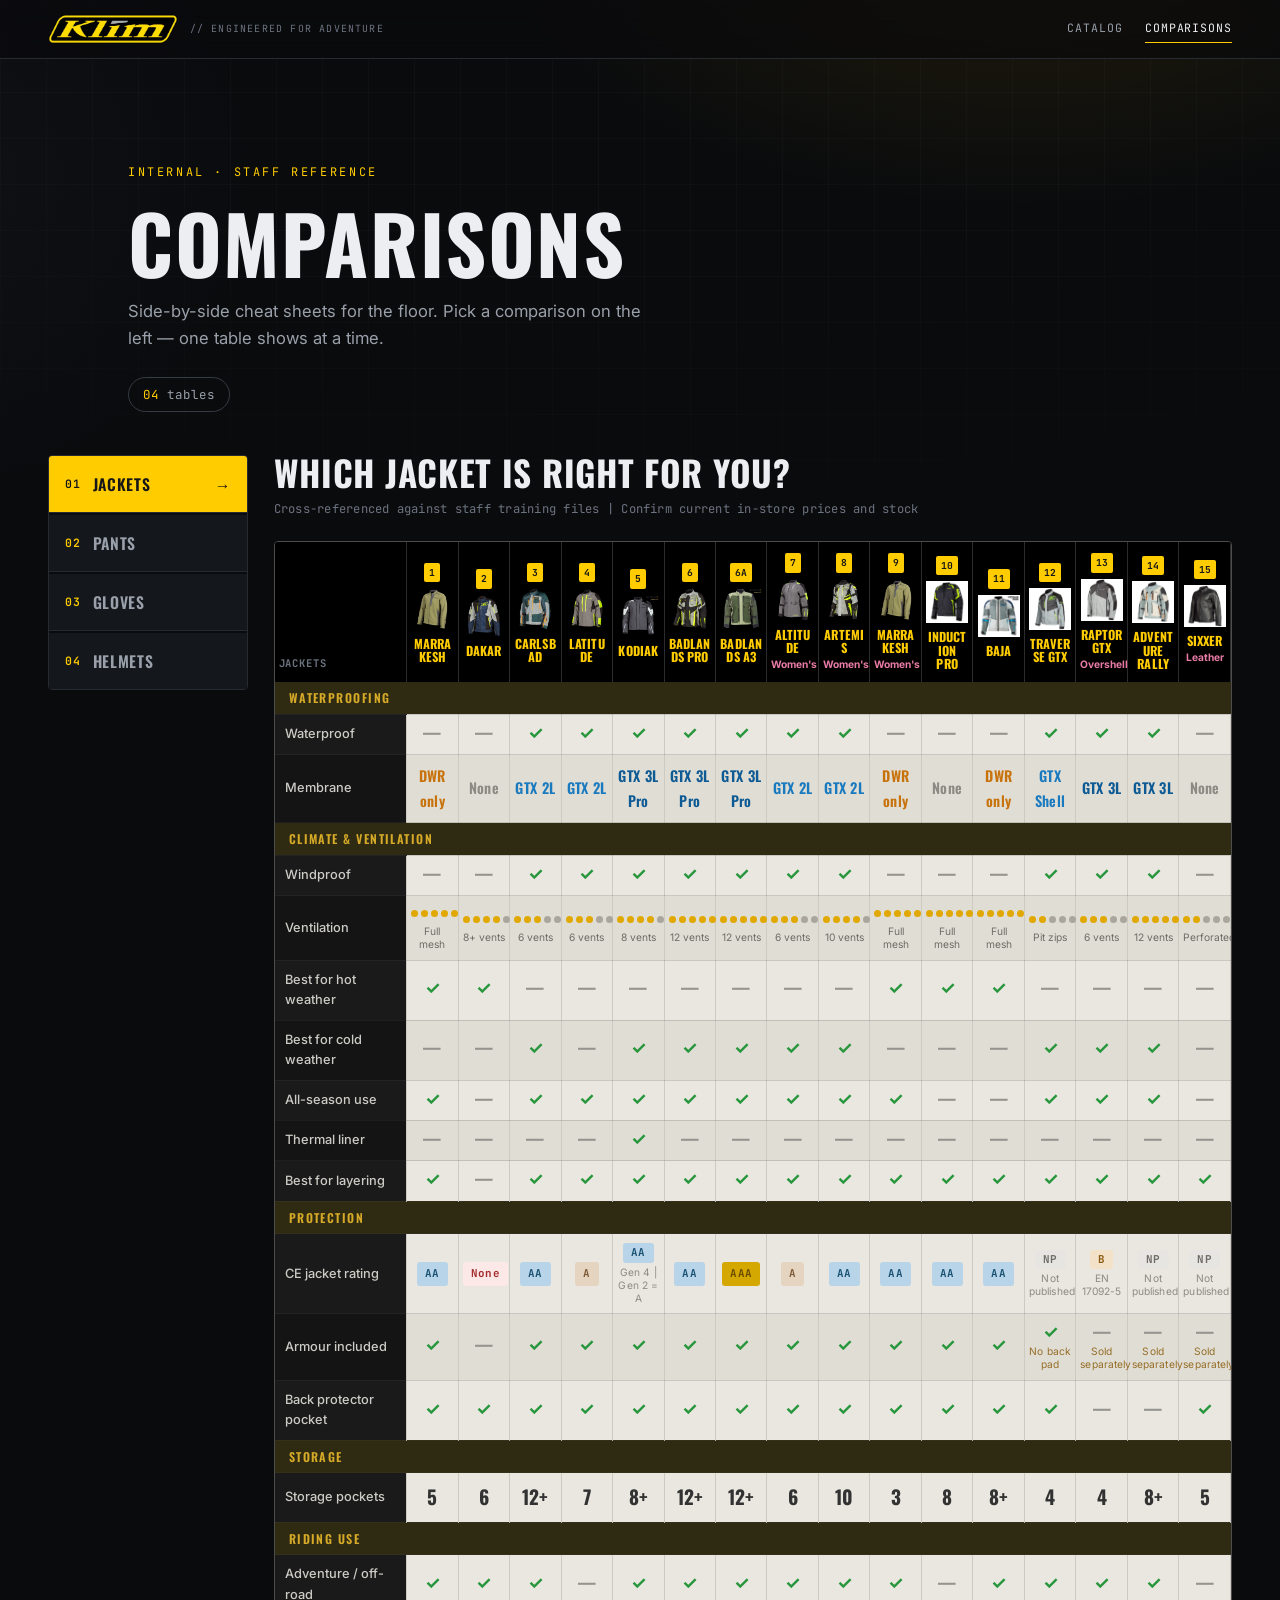
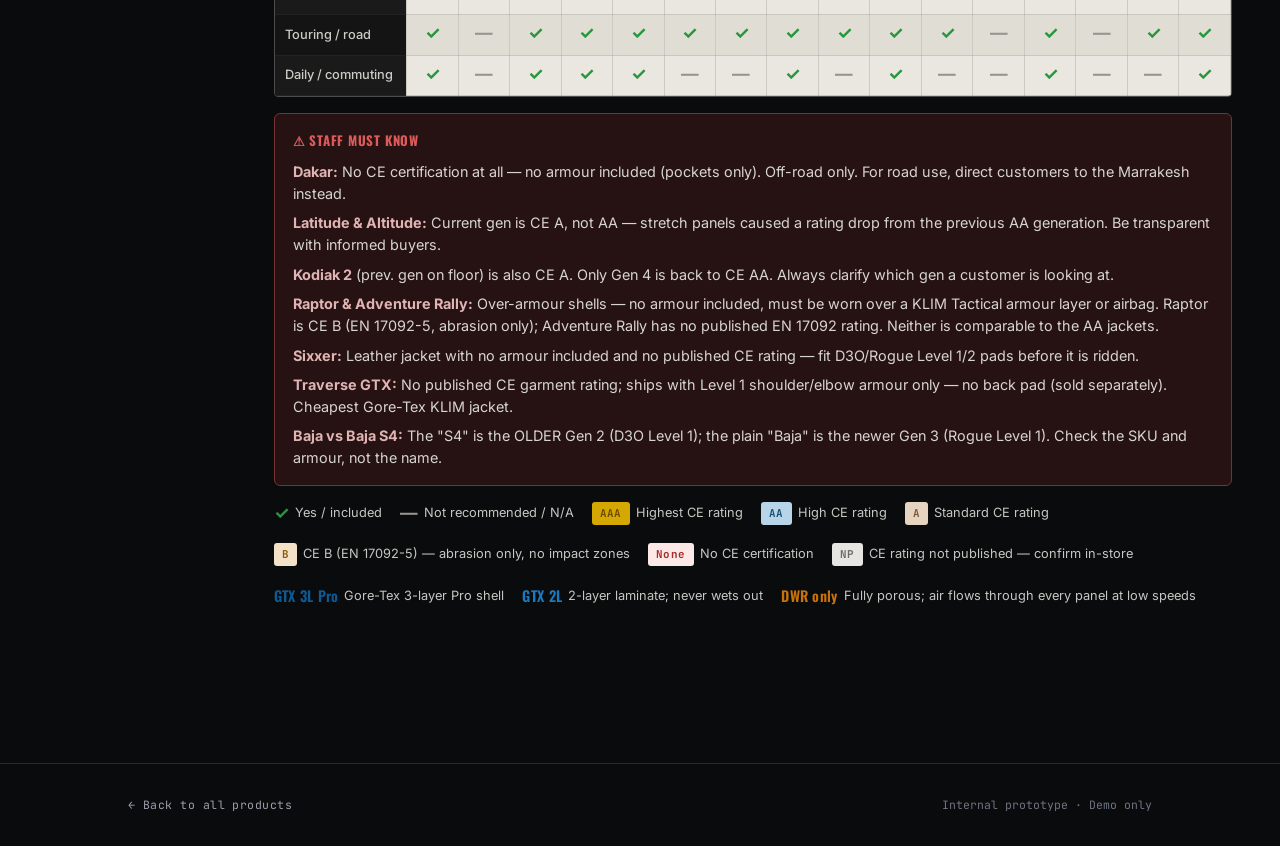
==== comparisons.html @ e17d76c5 "Initial commit: Learn_KLIM project" ====
<!DOCTYPE html>
<html lang="en">
<head>
  <meta charset="utf-8" />
  <meta name="viewport" content="width=device-width, initial-scale=1" />
  <title>Comparisons — KLIM Sales Floor</title>
  <meta name="description" content="Side-by-side product comparison tables for the shop floor." />
  <link rel="preconnect" href="https://fonts.googleapis.com" />
  <link rel="preconnect" href="https://fonts.gstatic.com" crossorigin />
  <link href="https://fonts.googleapis.com/css2?family=Oswald:wght@500;600;700&family=Inter:wght@400;500;600&family=JetBrains+Mono:wght@500&display=swap" rel="stylesheet" />
  <link rel="stylesheet" href="assets/css/styles.css" />
</head>
<body class="page-comparisons">
  <header class="topbar">
    <a class="brand" href="index_multifile.html">
      <img class="klim-logo-img" src="assets/img/Klim_Logo.png" alt="KLIM" />
      <span class="klim-logo-sub">// ENGINEERED FOR ADVENTURE</span>
    </a>
    <nav class="topbar-nav" aria-label="Primary">
      <a class="topbar-link" href="index_multifile.html">Catalog</a>
      <a class="topbar-link active" href="comparisons.html" aria-current="page">Comparisons</a>
    </nav>
  </header>

  <main>
    <section class="cmpc-hero">
      <div class="container">
        <div class="eyebrow">Internal · Staff reference</div>
        <h1 class="cmpc-title">Comparisons</h1>
        <p class="cmpc-lede">Side-by-side cheat sheets for the floor. Pick a comparison on the left —
          one table shows at a time.</p>
        <div class="index-meta">
          <span class="count-badge"><span id="cmpCount">00</span> tables</span>
        </div>
      </div>
    </section>

    <section class="cmpc-wrap">
      <div class="container cmpc-layout">
        <nav id="cmpTabs" class="cmpc-tabs" role="tablist" aria-label="Comparison tables"></nav>
        <div id="cmpPanels" class="cmpc-panels"></div>
      </div>
    </section>
  </main>

  <footer class="footer">
    <div class="container footer-inner">
      <a class="back-link" href="index_multifile.html">← Back to all products</a>
      <span class="footer-mono">Internal prototype · Demo only</span>
    </div>
  </footer>

  <!-- Parser (for shared escaping helpers) -->
  <script src="assets/js/parser.js"></script>
  <!-- COMPARISONS: add one line per comparison table file -->
  <script src="comparisons/jacket-comparison.js"></script>
  <script src="comparisons/pant-comparison.js"></script>
  <script src="comparisons/glove-comparison.js"></script>
  <script src="comparisons/Helmet-comparison.js"></script>
  <!-- /COMPARISONS -->
  <script src="assets/js/render-comparisons.js"></script>
</body>
</html>
---- assets/css/styles.css ----
/* =====================================================================
   KLIM Sales Floor — design system
   Dark, technical, moto/outdoor. One accent + disciplined neutrals.
   ===================================================================== */

:root {
  --bg:        #0a0b0d;
  --bg-2:      #0f1115;
  --panel:     #14171c;
  --panel-2:   #1a1e24;
  --line:      #262b32;
  --line-2:    #353c44;
  --text:      #eceef1;
  --muted:     #99a0aa;
  --muted-2:   #6c7480;
  --accent:    #ffcc00;          /* KLIM yellow, scoped to this page only */
  --accent-2:  #ffd84d;
  --accent-ink:#0a0b0d;

  --display: 'Oswald', 'Arial Narrow', 'Helvetica Neue', Arial, sans-serif;
  --body: 'Inter', -apple-system, BlinkMacSystemFont, 'Segoe UI', Roboto, sans-serif;
  --mono: 'JetBrains Mono', ui-monospace, 'SFMono-Regular', Menlo, Consolas, monospace;

  --maxw: 1120px;
  --r: 4px;
  --ease: cubic-bezier(.22, .61, .36, 1);
}

* { box-sizing: border-box; }

html { scroll-behavior: smooth; scroll-padding-top: 84px; }

body {
  margin: 0;
  background: var(--bg);
  color: var(--text);
  font-family: var(--body);
  font-size: 16px;
  line-height: 1.6;
  -webkit-font-smoothing: antialiased;
  text-rendering: optimizeLegibility;
  overflow-x: hidden;
}

/* subtle technical backdrop */
body::before {
  content: "";
  position: fixed; inset: 0;
  z-index: -2;
  background:
    radial-gradient(900px 500px at 80% -10%, rgba(255,77,28,.10), transparent 60%),
    radial-gradient(700px 600px at -10% 20%, rgba(60,80,110,.10), transparent 55%),
    var(--bg);
}
body::after {
  content: "";
  position: fixed; inset: 0;
  z-index: -1;
  background-image:
    linear-gradient(rgba(255,255,255,.022) 1px, transparent 1px),
    linear-gradient(90deg, rgba(255,255,255,.022) 1px, transparent 1px);
  background-size: 46px 46px;
  mask-image: radial-gradient(ellipse 120% 80% at 50% 0%, #000 35%, transparent 90%);
}

a { color: inherit; text-decoration: none; }

.container { width: 100%; max-width: var(--maxw); margin: 0 auto; padding: 0 clamp(20px, 5vw, 48px); }

code {
  font-family: var(--mono);
  font-size: .85em;
  background: var(--panel-2);
  border: 1px solid var(--line);
  padding: .08em .4em;
  border-radius: 3px;
}

/* ---------- top bar ---------------------------------------------------- */
.topbar {
  position: sticky; top: 0; z-index: 40;
  display: flex; align-items: center; justify-content: space-between;
  padding: 14px clamp(20px, 5vw, 48px);
  background: rgba(10,11,13,.72);
  backdrop-filter: blur(12px) saturate(140%);
  border-bottom: 1px solid var(--line);
}
.brand { display: flex; align-items: baseline; gap: 8px; }
.brand-mark {
  font-family: var(--display); font-weight: 700; letter-spacing: .18em;
  font-size: 1.05rem; text-transform: uppercase;
}
.brand-sub { font-family: var(--mono); font-size: .68rem; color: var(--accent); letter-spacing: .1em; }
.topbar-tag, .back-link { font-family: var(--mono); font-size: .72rem; color: var(--muted); letter-spacing: .04em; }
.back-link { transition: color .2s var(--ease); }
.back-link:hover { color: var(--accent); }

/* scroll progress */
.progress {
  position: fixed; top: 0; left: 0; right: 0; height: 2px; z-index: 50;
  background: var(--accent);
  transform: scaleX(0); transform-origin: 0 50%;
  will-change: transform;
}

/* ---------- shared section heading ------------------------------------ */
.section-head {
  display: flex; align-items: center; gap: 16px;
  margin: 0 0 36px;
}
.section-head--center { justify-content: center; text-align: center; }
.section-idx { font-family: var(--mono); font-size: .8rem; color: var(--accent); letter-spacing: .1em; }
.section-title {
  font-family: var(--display); font-weight: 600; text-transform: uppercase;
  letter-spacing: .04em; font-size: clamp(1.4rem, 3.4vw, 2.1rem);
  margin: 0; line-height: 1;
}
.section-rule { flex: 1; height: 1px; background: linear-gradient(90deg, var(--line-2), transparent); }
.section-head--center .section-rule { display: none; }

.panel-body p { color: var(--muted); margin: 0 0 1rem; }
.panel-body p:last-child { margin-bottom: 0; }
.lede { font-size: clamp(1.05rem, 2.4vw, 1.4rem); line-height: 1.5; color: var(--text) !important; max-width: 60ch; }

.md-list { margin: 0; padding-left: 1.1rem; color: var(--muted); }
.md-list li { margin: .4rem 0; }

/* =====================================================================
   INDEX PAGE
   ===================================================================== */
.index-hero { position: relative; padding: clamp(64px, 12vw, 130px) 0 clamp(48px, 8vw, 90px); overflow: hidden; }
.eyebrow { font-family: var(--mono); font-size: .74rem; letter-spacing: .22em; text-transform: uppercase; color: var(--accent); margin-bottom: 22px; }
.index-title {
  font-family: var(--display); font-weight: 700; text-transform: uppercase;
  font-size: clamp(2.6rem, 9vw, 6rem); line-height: .92; letter-spacing: -.01em;
  margin: 0 0 24px;
}
.accent-text { color: var(--accent); }
.index-lede { max-width: 56ch; color: var(--muted); font-size: clamp(1rem, 2.2vw, 1.2rem); }
.index-meta { margin-top: 30px; }
.count-badge {
  font-family: var(--mono); font-size: .78rem; letter-spacing: .08em;
  border: 1px solid var(--line-2); padding: 8px 14px; border-radius: 100px; color: var(--muted);
}
.count-badge span { color: var(--accent); }

.catalog-wrap { padding: clamp(40px, 7vw, 80px) 0 clamp(60px, 9vw, 110px); }
.catalog-grid {
  display: grid; gap: 22px;
  grid-template-columns: repeat(auto-fill, minmax(300px, 1fr));
}

/* collapsible catalog groups (Jackets / Pants / Gloves / Layers …) laid out
   as horizontal columns side-by-side rather than stacked rows */
#catalog {
  display: grid;
  grid-template-columns: repeat(auto-fit, minmax(320px, 1fr));
  align-items: start;
  gap: clamp(24px, 3vw, 44px);
}
.cat-group { margin-bottom: 0; }
.cat-group:last-child { margin-bottom: 0; }
/* within a horizontal column, cards stack vertically */
.cat-group .catalog-grid { grid-template-columns: 1fr; }
.cat-group-head {
  width: 100%; cursor: pointer; background: none; border: none; color: inherit;
  display: flex; align-items: center; gap: 16px;
  padding: 14px 0; margin-bottom: 28px;
  border-bottom: 1px solid var(--line);
  transition: border-color .25s var(--ease);
}
.cat-group-head:hover { border-bottom-color: var(--line-2); }
.cat-group-idx { font-family: var(--mono); font-size: .8rem; color: var(--accent); letter-spacing: .1em; }
.cat-group-title {
  font-family: var(--display); font-weight: 600; text-transform: uppercase;
  letter-spacing: .04em; font-size: clamp(1.3rem, 3vw, 1.9rem); line-height: 1; margin: 0;
}
.cat-group-count {
  font-family: var(--mono); font-size: .72rem; letter-spacing: .06em;
  color: var(--muted); border: 1px solid var(--line-2); border-radius: 100px; padding: 3px 9px;
}
.cat-group-ico {
  margin-left: auto; position: relative; width: 14px; height: 14px; flex: none;
}
.cat-group-ico::before, .cat-group-ico::after {
  content: ""; position: absolute; background: var(--accent);
  top: 50%; left: 50%; transform: translate(-50%, -50%);
}
.cat-group-ico::before { width: 14px; height: 2px; }                 /* horizontal bar */
.cat-group-ico::after  { width: 2px; height: 14px; transition: transform .3s var(--ease); } /* vertical bar */
.cat-group:not(.collapsed) .cat-group-ico::after { transform: translate(-50%, -50%) scaleY(0); } /* open = minus */

/* fold animation via grid-template-rows (handles variable card-grid height) */
.cat-group-body { display: grid; grid-template-rows: 1fr; transition: grid-template-rows .4s var(--ease); }
.cat-group.collapsed .cat-group-body { grid-template-rows: 0fr; }
.cat-group-inner { overflow: hidden; min-height: 0; }
.cat-group.collapsed .cat-group-head { margin-bottom: 0; }

.card {
  position: relative; display: flex; flex-direction: column;
  background: linear-gradient(180deg, var(--panel), var(--bg-2));
  border: 1px solid var(--line); border-radius: var(--r);
  overflow: hidden;
  transition: transform .35s var(--ease), border-color .35s var(--ease), box-shadow .35s var(--ease);
}
.card::before {
  content: ""; position: absolute; left: 0; top: 0; bottom: 0; width: 3px;
  background: var(--card-accent, var(--accent));
  transform: scaleY(0); transform-origin: 0 0; transition: transform .35s var(--ease);
}
.card:hover { transform: translateY(-6px); border-color: var(--line-2); box-shadow: 0 24px 50px -28px rgba(0,0,0,.8); }
.card:hover::before { transform: scaleY(1); }

.card-visual {
  height: 138px; position: relative;
  background:
    repeating-linear-gradient(135deg, rgba(255,255,255,.03) 0 2px, transparent 2px 11px),
    linear-gradient(135deg, var(--panel-2), var(--bg));
  border-bottom: 1px solid var(--line);
  display: flex; align-items: center; justify-content: center;
}
.card-mono {
  font-family: var(--display); font-weight: 700; font-size: 3.4rem;
  letter-spacing: .04em; color: transparent;
  -webkit-text-stroke: 1.5px var(--line-2);
  text-stroke: 1.5px var(--line-2);
  transition: -webkit-text-stroke-color .35s var(--ease);
}
.card:hover .card-mono { -webkit-text-stroke-color: var(--card-accent, var(--accent)); }

.card-img {
  width: 100%; height: 100%;
  object-fit: contain;            /* use cover instead if you want it to fill edge-to-edge */
  padding: 8px;
  transition: transform .35s var(--ease);
}
.card:hover .card-img { transform: scale(1.04); }

.card-body { padding: 22px 22px 20px; display: flex; flex-direction: column; flex: 1; }
.card-cat, .hero-cat { font-family: var(--mono); font-size: .68rem; letter-spacing: .16em; text-transform: uppercase; color: var(--muted-2); margin-bottom: 10px; }
.card-title { font-family: var(--display); font-weight: 600; text-transform: uppercase; letter-spacing: .02em; font-size: 1.4rem; margin: 0 0 8px; line-height: 1.05; }
.card-hook { color: var(--muted); margin: 0 0 16px; font-size: .95rem; }
.card-chips { display: flex; flex-wrap: wrap; gap: 6px; margin-bottom: 18px; }
.card-foot { margin-top: auto; display: flex; align-items: center; justify-content: space-between; padding-top: 14px; border-top: 1px solid var(--line); }
.card-price { font-family: var(--display); font-weight: 600; font-size: 1.15rem; }
.card-go { font-family: var(--mono); font-size: .72rem; color: var(--accent); letter-spacing: .04em; }

/* chips */
.chip {
  font-family: var(--mono); font-size: .68rem; letter-spacing: .06em;
  border: 1px solid var(--line-2); color: var(--muted);
  padding: 5px 10px; border-radius: 100px; white-space: nowrap;
}
.chip--sm { font-size: .62rem; padding: 4px 8px; }

/* =====================================================================
   PRODUCT PAGE
   ===================================================================== */
/* hero */
.hero { position: relative; min-height: min(92vh, 760px); display: flex; align-items: flex-end; overflow: hidden; padding-bottom: clamp(40px, 7vw, 72px); }
.hero-grid-bg {
  position: absolute; inset: 0; z-index: 0;
  background:
    repeating-linear-gradient(135deg, rgba(255,77,28,.05) 0 1px, transparent 1px 16px),
    radial-gradient(80% 60% at 70% 100%, rgba(255,77,28,.12), transparent 65%);
}
.hero-grid-bg::after {
  content: ""; position: absolute; right: -5%; top: 50%; transform: translateY(-50%) rotate(8deg);
  width: 60vw; height: 60vw; max-width: 720px; max-height: 720px;
  background: conic-gradient(from 200deg, transparent, rgba(255,255,255,.03), transparent 40%);
  border-radius: 50%;
}
.hero-inner { position: relative; z-index: 1; width: 100%; }
.hero-cat { margin-bottom: 18px; }
.hero-title {
  font-family: var(--display); font-weight: 700; text-transform: uppercase;
  font-size: clamp(2.8rem, 11vw, 7.5rem); line-height: .9; letter-spacing: -.005em;
  margin: 0 0 20px; max-width: 16ch;
}
.hero-hook {
  font-size: clamp(1.15rem, 3vw, 1.9rem); line-height: 1.35; color: var(--text);
  max-width: 30ch; margin: 0 0 26px; font-weight: 500;
}
.hero-hook strong { color: var(--accent); font-weight: 600; }
.hero-chips { display: flex; flex-wrap: wrap; gap: 8px; margin-bottom: 26px; }
.hero-meta { display: flex; align-items: baseline; gap: 12px; }
.hero-price-label { font-family: var(--mono); font-size: .72rem; letter-spacing: .14em; text-transform: uppercase; color: var(--muted-2); }
.hero-price { font-family: var(--display); font-weight: 700; font-size: clamp(1.6rem, 4vw, 2.4rem); color: var(--accent); }

.hero-cue {
  position: absolute; left: clamp(20px, 5vw, 48px); bottom: 22px; z-index: 1;
  display: flex; flex-direction: column; align-items: center; gap: 10px;
  font-family: var(--mono); font-size: .64rem; letter-spacing: .2em; text-transform: uppercase; color: var(--muted-2);
}
.hero-cue-line { width: 1px; height: 40px; background: linear-gradient(var(--accent), transparent); animation: cue 2s var(--ease) infinite; }
@keyframes cue { 0%,100% { opacity: .35; transform: scaleY(.6); } 50% { opacity: 1; transform: scaleY(1); } }

/* side dot nav */
.section-nav {
  position: fixed; right: 26px; top: 50%; transform: translateY(-50%); z-index: 30;
  display: flex; flex-direction: column; gap: 16px;
}
.dot { display: flex; align-items: center; gap: 12px; flex-direction: row-reverse; }
.dot-mark { width: 9px; height: 9px; border: 1px solid var(--line-2); border-radius: 50%; transition: all .3s var(--ease); }
.dot-label {
  font-family: var(--mono); font-size: .66rem; letter-spacing: .04em; color: var(--muted-2);
  opacity: 0; transform: translateX(6px); transition: all .3s var(--ease); white-space: nowrap; pointer-events: none;
}
.dot:hover .dot-label { opacity: 1; transform: translateX(0); }
.dot:hover .dot-mark { border-color: var(--accent); }
.dot.active .dot-mark { background: var(--accent); border-color: var(--accent); box-shadow: 0 0 0 4px rgba(255,77,28,.15); }
.dot.active .dot-label { opacity: 1; transform: translateX(0); color: var(--text); }

/* sections */
.section { padding: clamp(56px, 9vw, 104px) 0; border-top: 1px solid var(--line); position: relative; }
.section[data-type="intro"] { border-top: none; }

/* feature (selling) band — most prominent */
.section--feature {
  background:
    linear-gradient(180deg, rgba(255,77,28,.06), transparent 30%),
    var(--bg-2);
  border-top: 1px solid var(--line-2);
  border-bottom: 1px solid var(--line-2);
}
.section--feature .section-title { font-size: clamp(1.7rem, 4.6vw, 2.8rem); }
.section--feature .section-idx { font-size: 1rem; }

.sell-grid { display: grid; gap: 16px; grid-template-columns: repeat(auto-fit, minmax(280px, 1fr)); }
.sell-card {
  position: relative; padding: 30px 26px 28px;
  background: linear-gradient(180deg, var(--panel), var(--bg-2));
  border: 1px solid var(--line); border-radius: var(--r);
  overflow: hidden;
  transition: transform .35s var(--ease), border-color .35s var(--ease), box-shadow .35s var(--ease);
}
.sell-card::after {
  content: ""; position: absolute; left: 0; top: 0; height: 3px; width: 100%;
  background: linear-gradient(90deg, var(--accent), transparent);
  transform: scaleX(0); transform-origin: 0 0; transition: transform .4s var(--ease);
}
.sell-card:hover { transform: translateY(-5px); border-color: var(--line-2); box-shadow: 0 26px 50px -30px rgba(0,0,0,.85); }
.sell-card:hover::after { transform: scaleX(1); }
.sell-num {
  font-family: var(--display); font-weight: 700; font-size: 3.2rem; line-height: 1;
  color: transparent; -webkit-text-stroke: 1.4px var(--accent); text-stroke: 1.4px var(--accent);
  margin-bottom: 14px; opacity: .9;
}
.sell-head { font-family: var(--display); font-weight: 600; text-transform: uppercase; letter-spacing: .01em; font-size: 1.25rem; line-height: 1.1; margin: 0 0 12px; }
.sell-body { color: var(--muted); margin: 0; font-size: .96rem; }
.sell-body strong { color: var(--text); }

/* features spec grid */
.spec-grid { display: grid; gap: 0; grid-template-columns: repeat(auto-fill, minmax(330px, 1fr)); border: 1px solid var(--line); border-radius: var(--r); overflow: hidden; }
.spec { display: grid; grid-template-columns: 150px 1fr; gap: 14px; padding: 16px 20px; border-bottom: 1px solid var(--line); }
.spec:nth-child(odd) { background: rgba(255,255,255,.012); }
.spec--full { grid-template-columns: 1fr; }
.spec-k { font-family: var(--mono); font-size: .74rem; letter-spacing: .04em; text-transform: uppercase; color: var(--accent); padding-top: 2px; }
.spec-v { color: var(--muted); font-size: .95rem; }
.spec-v strong { color: var(--text); }

/* comparison table (new vs old generation) */
.cmp-wrap { border: 1px solid var(--line); border-radius: var(--r); overflow-x: auto; }
.cmp-table { width: 100%; border-collapse: collapse; font-size: .92rem; min-width: 520px; }
.cmp-table th, .cmp-table td { padding: 14px 18px; text-align: left; border-bottom: 1px solid var(--line); vertical-align: top; }
.cmp-table thead th {
  font-family: var(--mono); font-size: .72rem; letter-spacing: .06em; text-transform: uppercase;
  color: var(--accent); background: var(--panel-2); white-space: nowrap;
}
.cmp-table thead th:first-child { color: var(--muted-2); }
.cmp-table tbody tr:last-child td { border-bottom: none; }
.cmp-table tbody tr:nth-child(odd) td { background: rgba(255,255,255,.012); }
.cmp-table td { color: var(--muted); }
.cmp-table td strong { color: var(--text); }
.cmp-rowhead {
  font-family: var(--mono); font-size: .74rem; letter-spacing: .04em; text-transform: uppercase;
  color: var(--text) !important; white-space: nowrap;
}
.cmp-rowhead strong { color: var(--text); }
.panel-body > p { color: var(--muted); }
.panel-body .cmp-wrap + p { margin-top: 1.2rem; }

/* audience */
.aud-list { list-style: none; margin: 0; padding: 0; display: grid; gap: 14px; max-width: 70ch; }
.aud-item { display: flex; gap: 14px; align-items: flex-start; font-size: 1.05rem; color: var(--muted); }
.aud-item strong { color: var(--text); }
.aud-mark { color: var(--accent); font-weight: 700; line-height: 1.5; }

/* price */
.price-grid { display: grid; gap: 16px; grid-template-columns: repeat(auto-fit, minmax(240px, 1fr)); max-width: 760px; }
.price-card { padding: 26px; background: var(--panel); border: 1px solid var(--line); border-radius: var(--r); }
.price-region { font-family: var(--mono); font-size: .72rem; letter-spacing: .08em; text-transform: uppercase; color: var(--muted-2); margin-bottom: 12px; }
.price-amt { font-family: var(--display); font-weight: 700; font-size: clamp(2rem, 5vw, 2.8rem); line-height: 1; color: var(--accent); }
.price-note { color: var(--muted); font-size: .85rem; margin-top: 12px; }

/* quotes */
.quote-grid { columns: 2; column-gap: 18px; }
.quote-card {
  break-inside: avoid; margin: 0 0 18px; padding: 26px 24px;
  background: var(--panel); border: 1px solid var(--line); border-radius: var(--r);
  position: relative;
}
.quote-card::before { content: "\201C"; position: absolute; top: 2px; left: 16px; font-family: var(--display); font-size: 4rem; color: var(--accent); opacity: .25; line-height: 1; }
.quote-card blockquote { margin: 0; padding-top: 10px; color: var(--text); font-size: 1.02rem; line-height: 1.5; }
.quote-card em { color: var(--text); font-style: italic; }
.quote-card--note { border-left: 3px solid var(--accent); }
.quote-card--note::before { display: none; }
.quote-card--note blockquote { padding-top: 0; color: var(--muted); }
.quote-card--note strong { color: var(--accent); }

/* faq accordion */
.acc-list { border: 1px solid var(--line); border-radius: var(--r); overflow: hidden; max-width: 860px; }
.acc { border-bottom: 1px solid var(--line); }
.acc:last-child { border-bottom: none; }
.acc-q {
  width: 100%; background: none; border: none; cursor: pointer; color: var(--text);
  font-family: var(--display); font-weight: 500; text-transform: uppercase; letter-spacing: .01em;
  font-size: clamp(1rem, 2.2vw, 1.18rem); text-align: left;
  display: flex; align-items: center; justify-content: space-between; gap: 18px;
  padding: 20px 22px; transition: background .25s var(--ease), color .25s var(--ease);
}
.acc-q:hover { background: rgba(255,255,255,.02); color: var(--accent); }
.acc.open .acc-q { color: var(--accent); }
.acc-ico { font-family: var(--mono); font-size: 1.3rem; color: var(--accent); transition: transform .3s var(--ease); flex: none; }
.acc.open .acc-ico { transform: rotate(45deg); }
.acc-a { max-height: 0; overflow: hidden; transition: max-height .4s var(--ease); }
.acc-a-inner { padding: 0 22px 22px; color: var(--muted); }
.acc-a-inner p { margin: 0 0 .8rem; }
.acc-a-inner p:last-child { margin-bottom: 0; }

/* sources */
.src { border: 1px solid var(--line); border-radius: var(--r); background: var(--panel); max-width: 900px; }
.src-sum {
  list-style: none; cursor: pointer; display: flex; align-items: center; justify-content: space-between;
  padding: 18px 22px; font-family: var(--mono); font-size: .82rem; letter-spacing: .06em; text-transform: uppercase; color: var(--muted);
}
.src-sum::-webkit-details-marker { display: none; }
.src-sum::after { content: "+"; color: var(--accent); font-size: 1.2rem; transition: transform .3s var(--ease); }
.src[open] .src-sum::after { transform: rotate(45deg); }
.src-sum:hover { color: var(--text); }
.src-count { margin-left: auto; margin-right: 14px; color: var(--accent); }
.src-list { list-style: none; margin: 0; padding: 0 22px 18px; }
.src-item { padding: 12px 0; border-top: 1px solid var(--line); color: var(--muted); font-size: .92rem; line-height: 1.5; }
.src-item a { color: var(--accent); word-break: break-word; border-bottom: 1px solid transparent; transition: border-color .2s var(--ease); }
.src-item a:hover { border-bottom-color: var(--accent); }
.src-item strong { color: var(--text); display: block; margin-bottom: 2px; }

/* generic links */
.panel-body a, .sell-body a, .aud-item a { color: var(--accent); border-bottom: 1px solid rgba(255,77,28,.4); }
.panel-body a:hover { border-bottom-color: var(--accent); }

/* ---------- footer ---------------------------------------------------- */
.footer { border-top: 1px solid var(--line); padding: 32px 0; margin-top: 40px; }
.footer-inner { display: flex; align-items: center; justify-content: space-between; gap: 16px; flex-wrap: wrap; color: var(--muted-2); font-size: .85rem; }
.footer-mono { font-family: var(--mono); font-size: .72rem; }

/* =====================================================================
   MOTION — reveal on scroll
   ===================================================================== */
.reveal { opacity: 0; transform: translateY(26px); transition: opacity .7s var(--ease), transform .7s var(--ease); }
.reveal.in { opacity: 1; transform: none; }
.sell-grid .reveal, .price-grid .reveal { transition-delay: .04s; }

@media (prefers-reduced-motion: reduce) {
  html { scroll-behavior: auto; }
  .reveal { opacity: 1 !important; transform: none !important; transition: none; }
  .hero-cue-line { animation: none; }
}

/* =====================================================================
   RESPONSIVE
   ===================================================================== */
@media (max-width: 980px) {
  .section-nav { display: none; }
  .quote-grid { columns: 1; }
}
@media (max-width: 620px) {
  body { font-size: 15px; }
  .spec { grid-template-columns: 1fr; gap: 4px; }
  .spec-k { color: var(--accent); }
  .topbar-tag { display: none; }
  .hero { min-height: 80vh; }
  .hero-cue { display: none; }
  .footer-inner { flex-direction: column; align-items: flex-start; }
  .card-visual { height: 110px; }
}

/* =====================================================================
   COMPARISONS PAGE  (scoped to .page-comparisons)
   Black + KLIM-yellow theme + the boxed KLIM logo, matching the
   staff comparison sheet. Reuses the site's fonts, spacing and the
   tab/panel switching idiom; only the palette is overridden locally.
   ===================================================================== */
.page-comparisons {
  --accent:    #ffcc00;          /* KLIM yellow, scoped to this page only */
  --accent-2:  #ffd84d;
  --accent-ink:#171717;
}
/* recolour the page backdrop glow from orange to yellow */
body.page-comparisons::before {
  background:
    radial-gradient(900px 500px at 80% -10%, rgba(255,204,0,.10), transparent 60%),
    radial-gradient(700px 600px at -10% 20%, rgba(60,80,110,.10), transparent 55%),
    var(--bg);
}

/* ---- topbar nav + boxed KLIM logo ------------------------------------ */
.topbar-nav { display: flex; align-items: center; gap: 22px; }
.topbar-link {
  font-family: var(--mono); font-size: .72rem; letter-spacing: .08em;
  text-transform: uppercase; color: var(--muted);
  padding: 4px 0; border-bottom: 1px solid transparent; transition: color .2s var(--ease);
}
.topbar-link:hover { color: var(--accent); }
.topbar-link.active { color: var(--text); border-bottom-color: var(--accent); }

.page-comparisons .brand { align-items: center; gap: 12px; }
.klim-logo-img { height: 30px; width: auto; display: block; }
.klim-logo-sub { font-family: var(--mono); font-size: .62rem; color: var(--muted-2); letter-spacing: .12em; }

/* ---- hero ------------------------------------------------------------ */
.cmpc-hero { position: relative; padding: clamp(56px, 9vw, 104px) 0 clamp(28px, 4vw, 48px); }
.cmpc-title {
  font-family: var(--display); font-weight: 700; text-transform: uppercase;
  letter-spacing: .02em; line-height: .95; margin: 0;
  font-size: clamp(2.6rem, 8vw, 5rem);
}
.cmpc-lede { max-width: 52ch; color: var(--muted); margin: 18px 0 0; font-size: 1.04rem; }

/* ---- layout: tab list + panels --------------------------------------- */
.cmpc-wrap { padding-bottom: clamp(56px, 9vw, 120px); }
.page-comparisons .cmpc-wrap > .container { max-width: 1500px; }
.cmpc-layout {
  display: grid; grid-template-columns: 200px minmax(0, 1fr);
  gap: clamp(16px, 2vw, 28px); align-items: start;
}
.cmpc-tabs {
  position: sticky; top: 84px;
  display: flex; flex-direction: column; gap: 2px;
  border: 1px solid var(--line); border-radius: var(--r); overflow: hidden;
}
.cmpc-tab {
  display: flex; align-items: center; gap: 12px;
  padding: 16px 16px; background: var(--panel); border: 0;
  border-bottom: 1px solid var(--line); cursor: pointer; text-align: left;
  color: var(--muted); font-family: var(--display); font-weight: 600;
  text-transform: uppercase; letter-spacing: .04em; font-size: .98rem;
  transition: background .2s var(--ease), color .2s var(--ease);
}
.cmpc-tab:last-child { border-bottom: 0; }
.cmpc-tab:hover { background: var(--panel-2); color: var(--text); }
.cmpc-tab-idx { font-family: var(--mono); font-size: .72rem; color: var(--accent); letter-spacing: .08em; }
.cmpc-tab-label { flex: 1; }
.cmpc-tab-ico { color: var(--accent); opacity: 0; transform: translateX(-4px); transition: all .2s var(--ease); }
.cmpc-tab.active { background: var(--accent); color: #171717; }
.cmpc-tab.active .cmpc-tab-idx,
.cmpc-tab.active .cmpc-tab-ico { color: #171717; }
.cmpc-tab.active .cmpc-tab-ico { opacity: 1; transform: translateX(0); }

/* ---- panel ----------------------------------------------------------- */
.cmpc-panel-head { margin: 0 0 22px; }
.cmpc-panel-title {
  font-family: var(--display); font-weight: 700; text-transform: uppercase;
  letter-spacing: .02em; line-height: 1; margin: 0;
  font-size: clamp(1.5rem, 3.4vw, 2.2rem);
}
.cmpc-panel-sub { font-family: var(--mono); font-size: .76rem; color: var(--muted-2); margin: 10px 0 0; letter-spacing: .02em; }

/* ---- the table (fixed layout so all columns fit, no h-scroll) -------- */
.cmpc-tablewrap { border: 1px solid #4d4d4d; border-radius: var(--r); overflow: hidden; }
.cmpc-table { width: 100%; table-layout: fixed; border-collapse: collapse; font-family: var(--body); font-size: .8rem; }
.cmpc-table th, .cmpc-table td { border-right: 1px solid #cdcac2; border-bottom: 1px solid #46464633; }

/* header row */
.cmpc-table thead th { background: #000; border-right-color: #2c2c2c; border-bottom: 0; padding: 10px 4px; }
.cmpc-corner {
  text-align: left; vertical-align: bottom; color: var(--muted-2);
  font-family: var(--mono); font-size: .66rem; letter-spacing: .08em; text-transform: uppercase;
  width: 132px;
}
.cmpc-colhead { text-align: center; }
.cmpc-colimg { display: block; height: 42px; margin: 0 auto 7px; }
.cmpc-colimg img { height: 100%; width: auto; max-width: 100%; object-fit: contain; display: inline-block; }
.cmpc-colnum {
  display: inline-block; background: var(--accent); color: #171717;
  font-family: var(--mono); font-weight: 700; font-size: .6rem;
  padding: 2px 5px; border-radius: 2px; margin-bottom: 6px;
}
.cmpc-colname {
  display: block; color: var(--accent); font-family: var(--display); font-weight: 700;
  text-transform: uppercase; letter-spacing: .01em; font-size: .78rem; line-height: 1.05;
  overflow-wrap: anywhere;
}
.cmpc-colsub { display: block; color: #e87ba4; font-size: .64rem; margin-top: 2px; }

/* row-label (left, dark) */
.cmpc-rowlabel {
  background: #1a1a1a; color: #cdcbc5; text-align: left; font-weight: 500;
  padding: 9px 10px; border-right: 1px solid #2c2c2c; width: 132px;
}
.cmpc-altrow .cmpc-rowlabel { background: #141414; }

/* body cells (cream) */
.cmpc-cell {
  background: #e9e7e0; color: #2b2b2b; text-align: center; vertical-align: middle;
  padding: 9px 4px;
}
.cmpc-altrow .cmpc-cell { background: #e0ddd4; }
.cmpc-cell.is-stacked { line-height: 1.25; }
.cmpc-cell.type-text { font-size: .68rem; line-height: 1.25; color: #33322e; overflow-wrap: anywhere; }

/* section divider bar */
.cmpc-sec td {
  background: #2f2a12; color: #d6aa28; border-right: 0;
  font-family: var(--display); font-weight: 600; text-transform: uppercase;
  letter-spacing: .12em; font-size: .76rem; padding: 6px 14px;
}

/* ---- cell content ---------------------------------------------------- */
.cmpc-sym { font-size: 1.1rem; font-weight: 700; line-height: 1; }
.cmpc-sym.is-yes { color: #28963c; }
.cmpc-sym.is-no  { color: #c83737; }
.cmpc-sym.is-na  { color: #96948e; }

.cmpc-note { display: block; font-size: .64rem; margin-top: 3px; letter-spacing: .01em; }
.cmpc-note.is-yes-note { color: #966e28; }
.cmpc-note.is-no-note  { color: #b45050; }
.cmpc-note.is-mute     { color: #8c8a84; }

.cmpc-tag { font-family: var(--display); font-weight: 600; letter-spacing: .02em; font-size: .9rem; }
.cmpc-tag.tone-dwr  { color: #c8720b; }
.cmpc-tag.tone-none { color: #8c8a84; }
.cmpc-tag.tone-gtx2 { color: #1a7abf; }
.cmpc-tag.tone-gtx3 { color: #0d5a94; }

.cmpc-dots { display: inline-flex; gap: 3px; justify-content: center; }
.cmpc-dot { width: 7px; height: 7px; border-radius: 50%; background: #aaa69c; }
.cmpc-dot.on { background: #e0a800; }
.cmpc-vlabel { display: block; color: #6e6c66; font-size: .64rem; margin-top: 4px; }

.cmpc-badge {
  display: inline-block; font-family: var(--mono); font-weight: 700; font-size: .68rem;
  letter-spacing: .04em; padding: 3px 8px; border-radius: 3px;
}
.cmpc-badge.ce-AAA  { background: #d4a800; color: #6b4c00; }
.cmpc-badge.ce-AA   { background: #b8d4e8; color: #1a5274; }
.cmpc-badge.ce-A    { background: #e5d5c0; color: #7d5a35; }
.cmpc-badge.ce-B    { background: #f4e2c8; color: #8a5a12; }
.cmpc-badge.ce-None { background: #fde8e8; color: #a32d2d; }
.cmpc-badge.ce-NP   { background: #e6e5e1; color: #6e6c66; }

.cmpc-num   { font-family: var(--display); font-weight: 700; font-size: 1.2rem; color: #323232; }
.cmpc-price { font-family: var(--display); font-weight: 700; font-size: 1.05rem; color: #966e14; letter-spacing: .04em; }

/* ---- staff callout --------------------------------------------------- */
.cmpc-callout {
  margin-top: 16px; padding: 16px 18px;
  background: #261212; border: 1px solid #783232; border-radius: 6px;
}
.cmpc-callout-head {
  font-family: var(--display); font-weight: 700; text-transform: uppercase;
  letter-spacing: .06em; font-size: .82rem; color: #dc5a5a; margin-bottom: 10px;
}
.cmpc-note-line { margin: 0 0 8px; color: #d7d5cf; font-size: .9rem; line-height: 1.5; }
.cmpc-note-line:last-child { margin-bottom: 0; }
.cmpc-note-line strong { color: #e1b4b4; }

/* ---- legend ---------------------------------------------------------- */
.cmpc-legend { display: flex; flex-wrap: wrap; gap: 18px; margin-top: 16px; }
.cmpc-leg-item { display: inline-flex; align-items: center; gap: 6px; }
.cmpc-leg-desc { color: #c8c6c0; font-size: .8rem; }

@media (max-width: 820px) {
  .cmpc-layout { grid-template-columns: 1fr; }
  .cmpc-tabs { position: static; flex-direction: row; flex-wrap: wrap; }
  .cmpc-tab { flex: 1 1 160px; border-bottom: 0; border-right: 1px solid var(--line); }
}
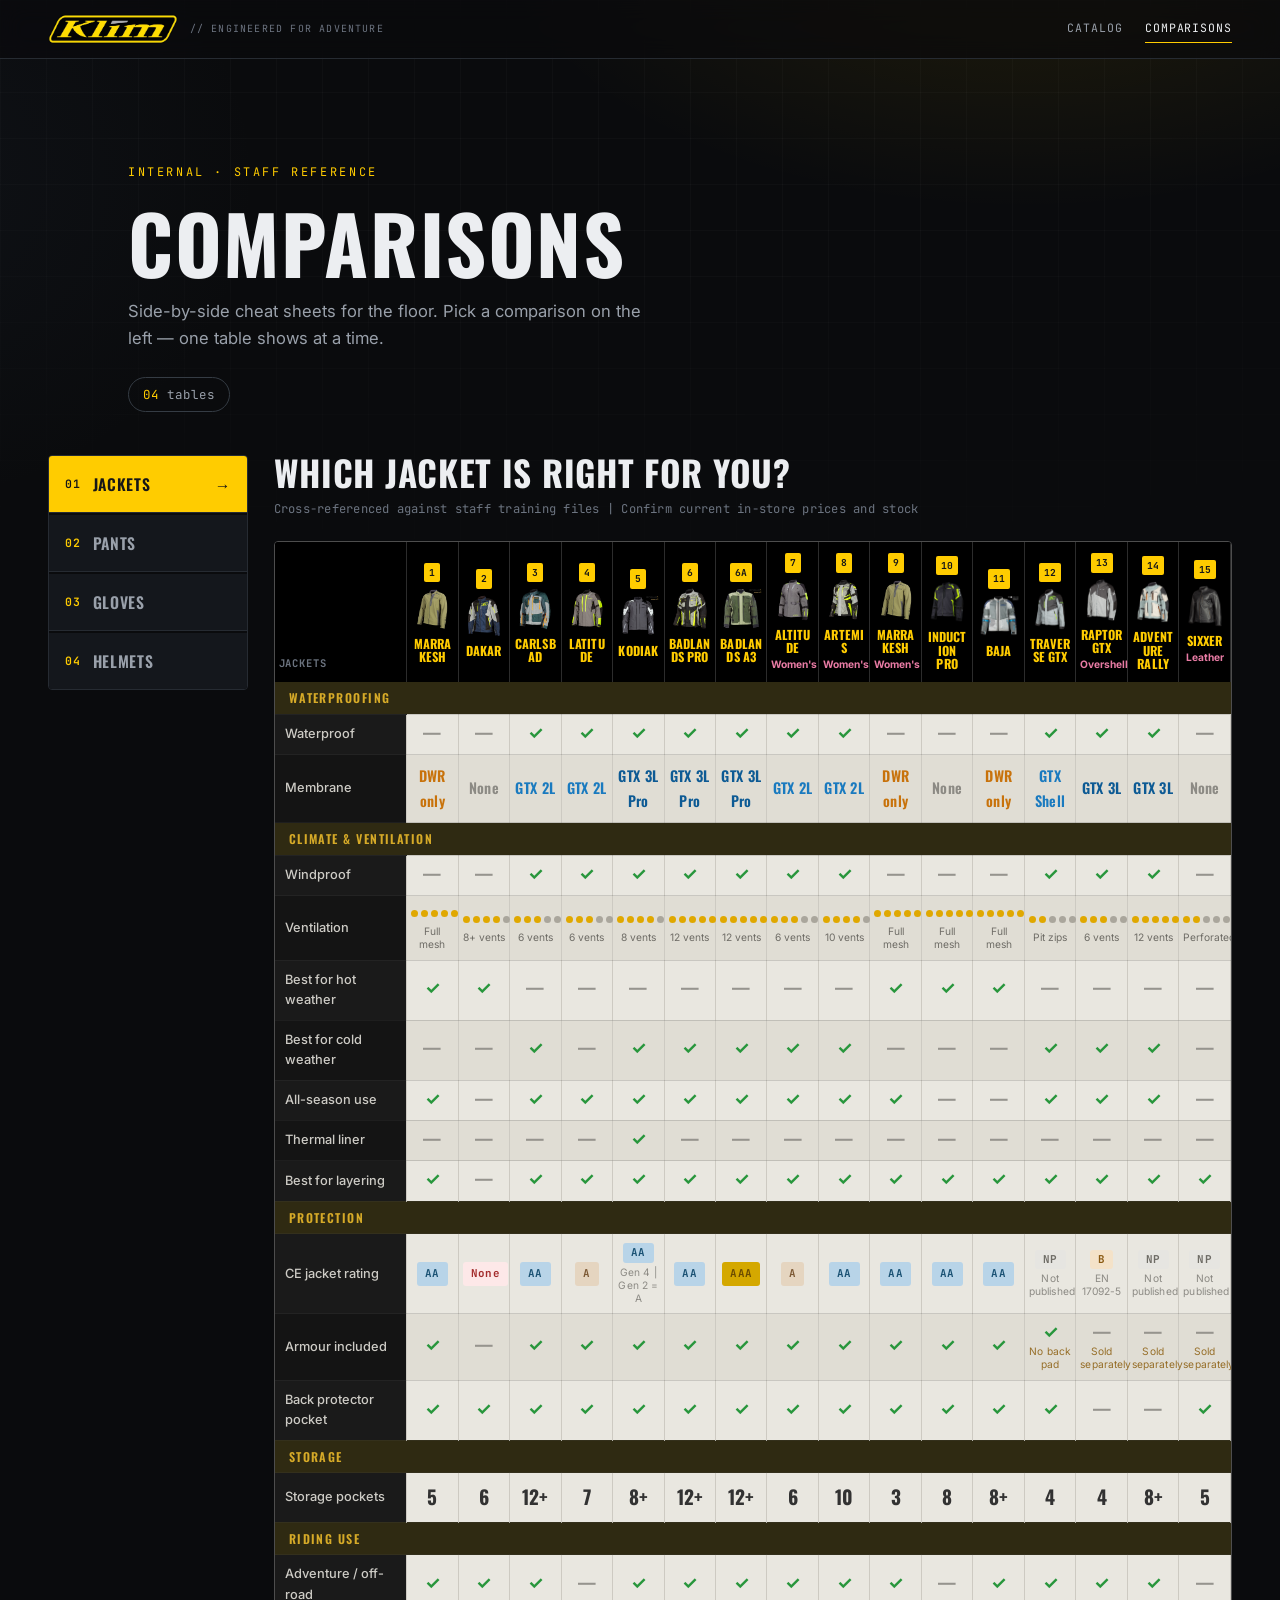
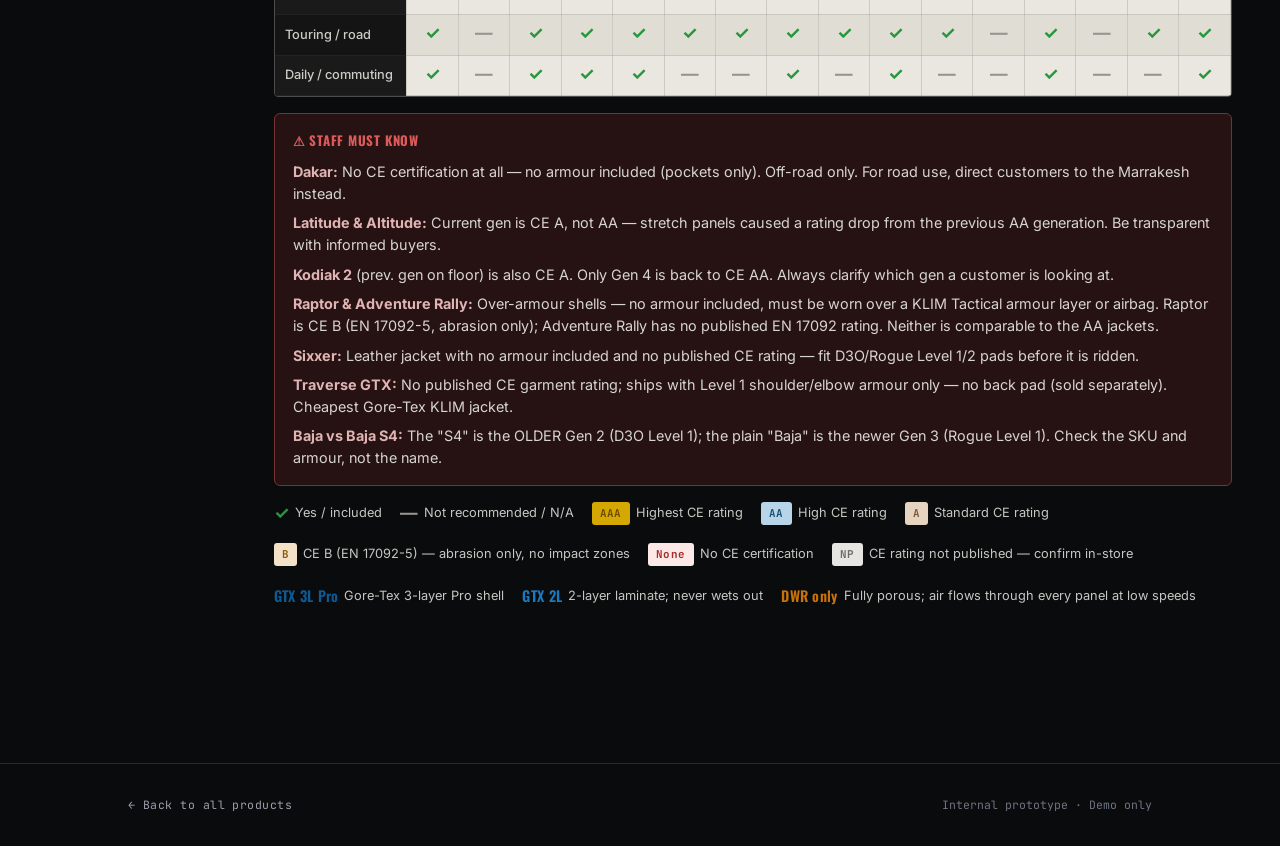
==== commit f23de2bd: "Fix: Changed the index file name to index.html, used the official KLIM logo on the home page, remove" ====
--- a/comparisons.html
+++ b/comparisons.html
@@ -12,12 +12,12 @@
 </head>
 <body class="page-comparisons">
   <header class="topbar">
-    <a class="brand" href="index_multifile.html">
+    <a class="brand" href="index.html">
       <img class="klim-logo-img" src="assets/img/Klim_Logo.png" alt="KLIM" />
       <span class="klim-logo-sub">// ENGINEERED FOR ADVENTURE</span>
     </a>
     <nav class="topbar-nav" aria-label="Primary">
-      <a class="topbar-link" href="index_multifile.html">Catalog</a>
+      <a class="topbar-link" href="index.html">Catalog</a>
       <a class="topbar-link active" href="comparisons.html" aria-current="page">Comparisons</a>
     </nav>
   </header>
@@ -45,7 +45,7 @@
 
   <footer class="footer">
     <div class="container footer-inner">
-      <a class="back-link" href="index_multifile.html">← Back to all products</a>
+      <a class="back-link" href="index.html">← Back to all products</a>
       <span class="footer-mono">Internal prototype · Demo only</span>
     </div>
   </footer>
--- a/assets/css/styles.css
+++ b/assets/css/styles.css
@@ -21,6 +21,7 @@
   --body: 'Inter', -apple-system, BlinkMacSystemFont, 'Segoe UI', Roboto, sans-serif;
   --mono: 'JetBrains Mono', ui-monospace, 'SFMono-Regular', Menlo, Consolas, monospace;
 
+  --topbar-h: 59px;             /* sticky header height, per breakpoint */
   --maxw: 1120px;
   --r: 4px;
   --ease: cubic-bezier(.22, .61, .36, 1);
@@ -85,7 +86,10 @@
   backdrop-filter: blur(12px) saturate(140%);
   border-bottom: 1px solid var(--line);
 }
-.brand { display: flex; align-items: baseline; gap: 8px; }
+.brand { display: flex; align-items: center; gap: 12px; }
+/* the real KLIM wordmark, used in the header of every page */
+.klim-logo-img { height: 30px; width: auto; display: block; }
+.klim-logo-sub { font-family: var(--mono); font-size: .62rem; color: var(--muted-2); letter-spacing: .12em; }
 .brand-mark {
   font-family: var(--display); font-weight: 700; letter-spacing: .18em;
   font-size: 1.05rem; text-transform: uppercase;
@@ -475,7 +479,16 @@
   .quote-grid { columns: 1; }
 }
 @media (max-width: 620px) {
+  :root { --topbar-h: 45px; }
   body { font-size: 15px; }
+  /* the wordmark alone — the strapline has no room next to the nav */
+  .topbar { padding: 10px 16px; gap: 12px; }
+  .klim-logo-img { height: 24px; }
+  .klim-logo-sub { display: none; }
+  .topbar-nav { gap: 14px; }
+  .topbar-link { font-size: .66rem; letter-spacing: .05em; }
+  .topbar--product .back-link { font-size: .66rem; }
+  .container { padding: 0 16px; }
   .spec { grid-template-columns: 1fr; gap: 4px; }
   .spec-k { color: var(--accent); }
   .topbar-tag { display: none; }
@@ -514,10 +527,6 @@
 .topbar-link:hover { color: var(--accent); }
 .topbar-link.active { color: var(--text); border-bottom-color: var(--accent); }
 
-.page-comparisons .brand { align-items: center; gap: 12px; }
-.klim-logo-img { height: 30px; width: auto; display: block; }
-.klim-logo-sub { font-family: var(--mono); font-size: .62rem; color: var(--muted-2); letter-spacing: .12em; }
-
 /* ---- hero ------------------------------------------------------------ */
 .cmpc-hero { position: relative; padding: clamp(56px, 9vw, 104px) 0 clamp(28px, 4vw, 48px); }
 .cmpc-title {
@@ -670,8 +679,96 @@
 .cmpc-leg-item { display: inline-flex; align-items: center; gap: 6px; }
 .cmpc-leg-desc { color: #c8c6c0; font-size: .8rem; }
 
-@media (max-width: 820px) {
-  .cmpc-layout { grid-template-columns: 1fr; }
+/* ---- column picker --------------------------------------------------- */
+/* Hidden on wide screens (the full sheet fits). On phones/small tablets it
+   drives which product columns the table renders — sixteen columns squeezed
+   into 375px is unreadable, two or three side by side is not. */
+.cmpc-picker { display: none; margin: 0 0 14px; }
+.cmpc-picker-head { display: flex; align-items: center; gap: 10px; margin-bottom: 10px; }
+.cmpc-picker-title {
+  font-family: var(--mono); font-size: .66rem; letter-spacing: .12em;
+  text-transform: uppercase; color: var(--muted-2);
+}
+.cmpc-picker-count { font-family: var(--mono); font-size: .66rem; color: var(--muted-2); }
+.cmpc-picker-count b { color: var(--accent); }
+.cmpc-picker-toggle {
+  margin-left: auto; background: transparent; border: 1px solid var(--line-2);
+  border-radius: 999px; padding: 6px 13px; cursor: pointer;
+  font-family: var(--mono); font-size: .66rem; letter-spacing: .06em;
+  text-transform: uppercase; color: var(--muted);
+  transition: color .2s var(--ease), border-color .2s var(--ease);
+}
+.cmpc-picker-toggle:hover { color: var(--accent); border-color: var(--accent); }
+
+.cmpc-picker-chips { display: flex; flex-wrap: wrap; gap: 6px; }
+.cmpc-chip {
+  display: inline-flex; align-items: center; gap: 7px;
+  padding: 8px 12px; min-height: 38px;
+  background: var(--panel); border: 1px solid var(--line); border-radius: 999px;
+  cursor: pointer; color: var(--muted);
+  font-family: var(--body); font-size: .8rem; line-height: 1.1; text-align: left;
+  transition: background .2s var(--ease), color .2s var(--ease), border-color .2s var(--ease);
+}
+.cmpc-chip:hover { border-color: var(--line-2); color: var(--text); }
+.cmpc-chip-num { font-family: var(--mono); font-size: .62rem; color: var(--muted-2); }
+.cmpc-chip-sub { color: var(--muted-2); font-size: .72em; }
+.cmpc-chip.is-on { background: var(--accent); border-color: var(--accent); color: #171717; }
+.cmpc-chip.is-on .cmpc-chip-num,
+.cmpc-chip.is-on .cmpc-chip-sub { color: #6b5200; }
+
+/* columns switched off by the picker */
+.cmpc-table .is-col-off { display: none; }
+
+/* stack the tab rail above the table before the sheet itself goes compact */
+@media (max-width: 900px) {
+  /* minmax(0,…) — a bare 1fr track would stretch to the table's min-content
+     width and push the whole page sideways instead of letting it scroll */
+  .cmpc-layout { grid-template-columns: minmax(0, 1fr); }
+  .cmpc-panels, .cmpc-panel { min-width: 0; }
   .cmpc-tabs { position: static; flex-direction: row; flex-wrap: wrap; }
   .cmpc-tab { flex: 1 1 160px; border-bottom: 0; border-right: 1px solid var(--line); }
 }
+
+/* the compact, pickable sheet — phones through small laptops */
+@media (max-width: 1200px) {
+  .cmpc-panels, .cmpc-panel { min-width: 0; }
+  .cmpc-picker { display: block; }
+
+  /* `overflow: visible` while the table fits, so the product header row can
+     stick to the page scroll; JS adds .is-scroll only when it overflows. */
+  .cmpc-tablewrap { overflow: visible; }
+  .cmpc-tablewrap.is-scroll { overflow-x: auto; -webkit-overflow-scrolling: touch; }
+
+  /* separate borders: Chrome won't honour sticky cells under border-collapse */
+  .cmpc-table {
+    table-layout: auto; border-collapse: separate; border-spacing: 0;
+    font-size: .84rem;
+  }
+  .cmpc-table thead th { padding: 12px 6px; }
+
+  .cmpc-corner, .cmpc-rowlabel {
+    width: 108px; min-width: 108px;
+    position: sticky; left: 0; z-index: 2;
+  }
+  .cmpc-cell { min-width: 108px; padding: 11px 8px; }
+
+  .cmpc-colimg { height: 58px; margin-bottom: 9px; }
+  .cmpc-colname { font-size: .92rem; }
+  .cmpc-colsub { font-size: .7rem; }
+  .cmpc-cell.type-text { font-size: .78rem; }
+  .cmpc-note, .cmpc-vlabel { font-size: .72rem; }
+  .cmpc-sec td { padding: 8px 12px; }
+
+  /* the full-width section bar has no row-label cell of its own, so pin its
+     text instead — otherwise it scrolls out of sight and the bar reads blank */
+  .is-scroll .cmpc-sec-label { position: sticky; left: 0; display: inline-block; }
+
+  .cmpc-tablewrap:not(.is-scroll) .cmpc-table thead th { position: sticky; top: var(--topbar-h); z-index: 3; }
+  .cmpc-tablewrap:not(.is-scroll) .cmpc-corner { z-index: 4; }
+}
+
+@media (max-width: 420px) {
+  .cmpc-corner, .cmpc-rowlabel { width: 92px; min-width: 92px; padding: 9px 8px; }
+  .cmpc-cell { min-width: 96px; padding: 10px 6px; }
+  .cmpc-legend { gap: 10px 14px; }
+}
